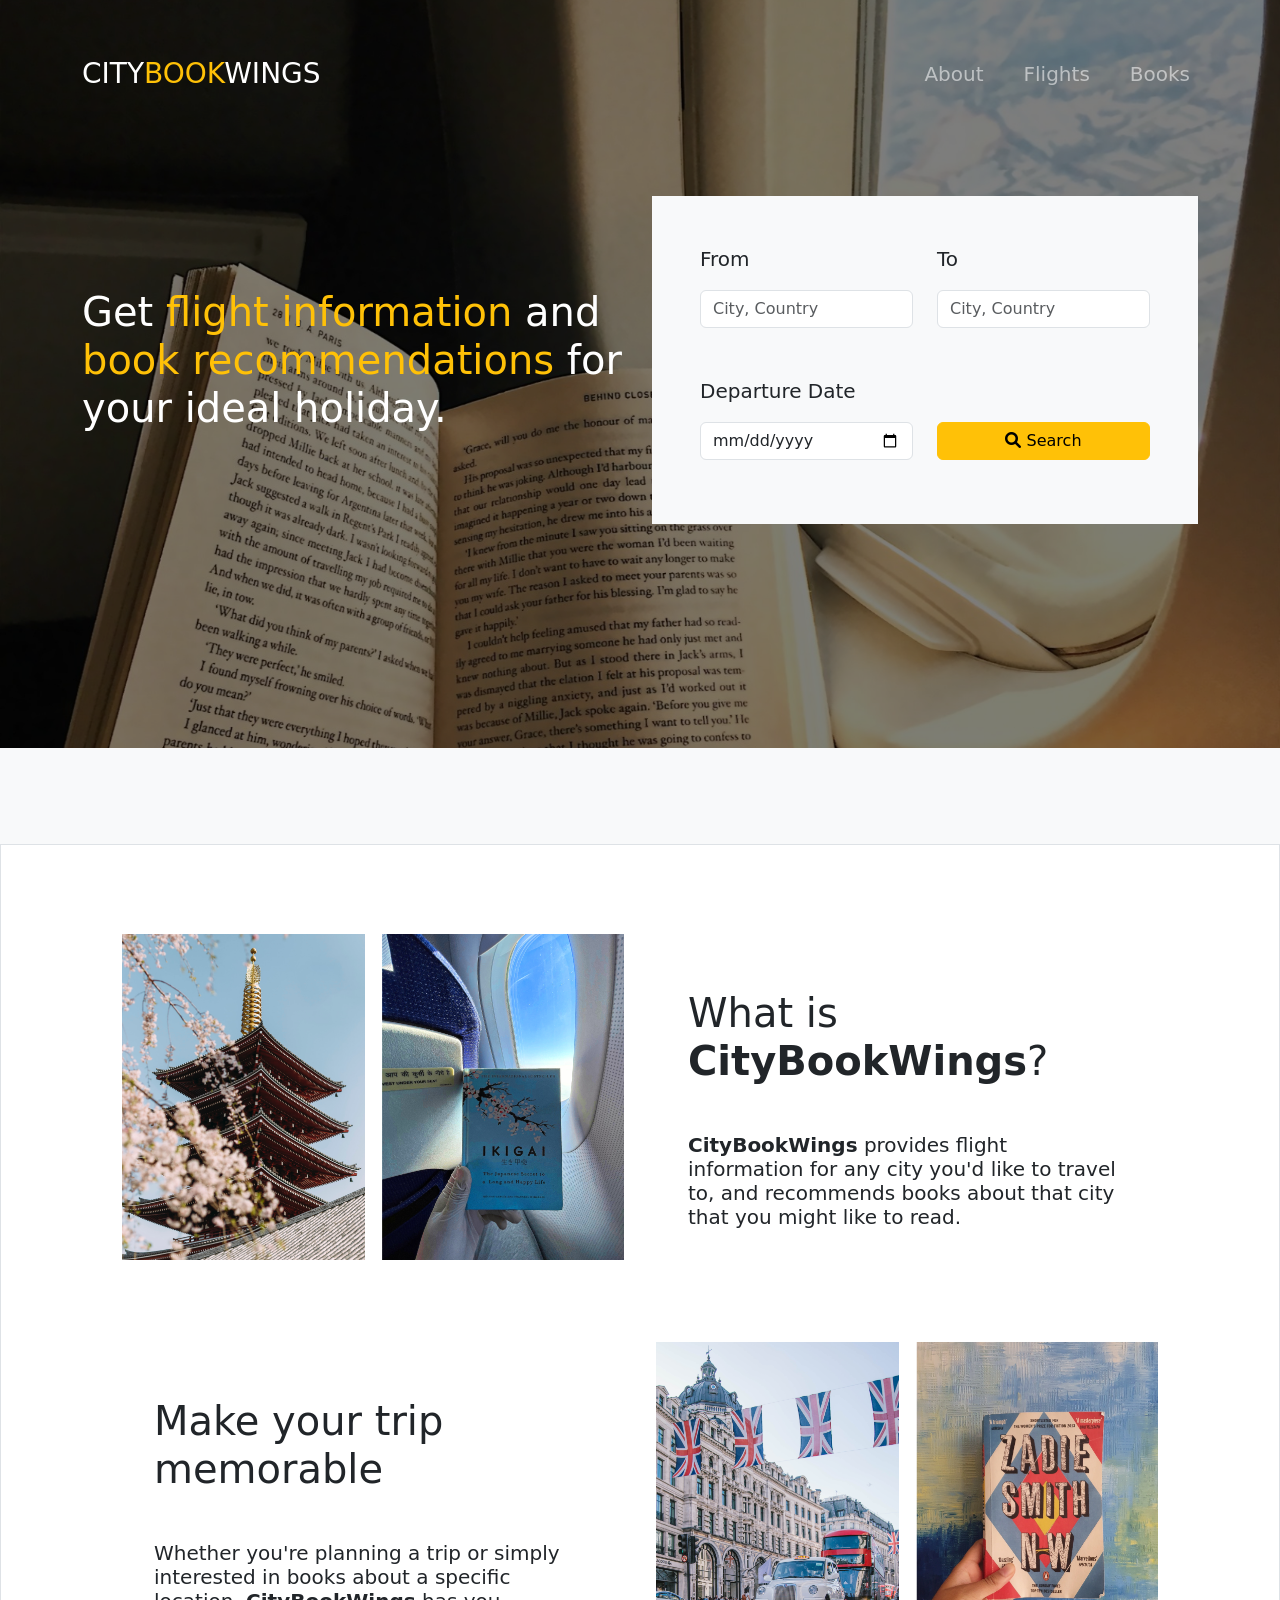
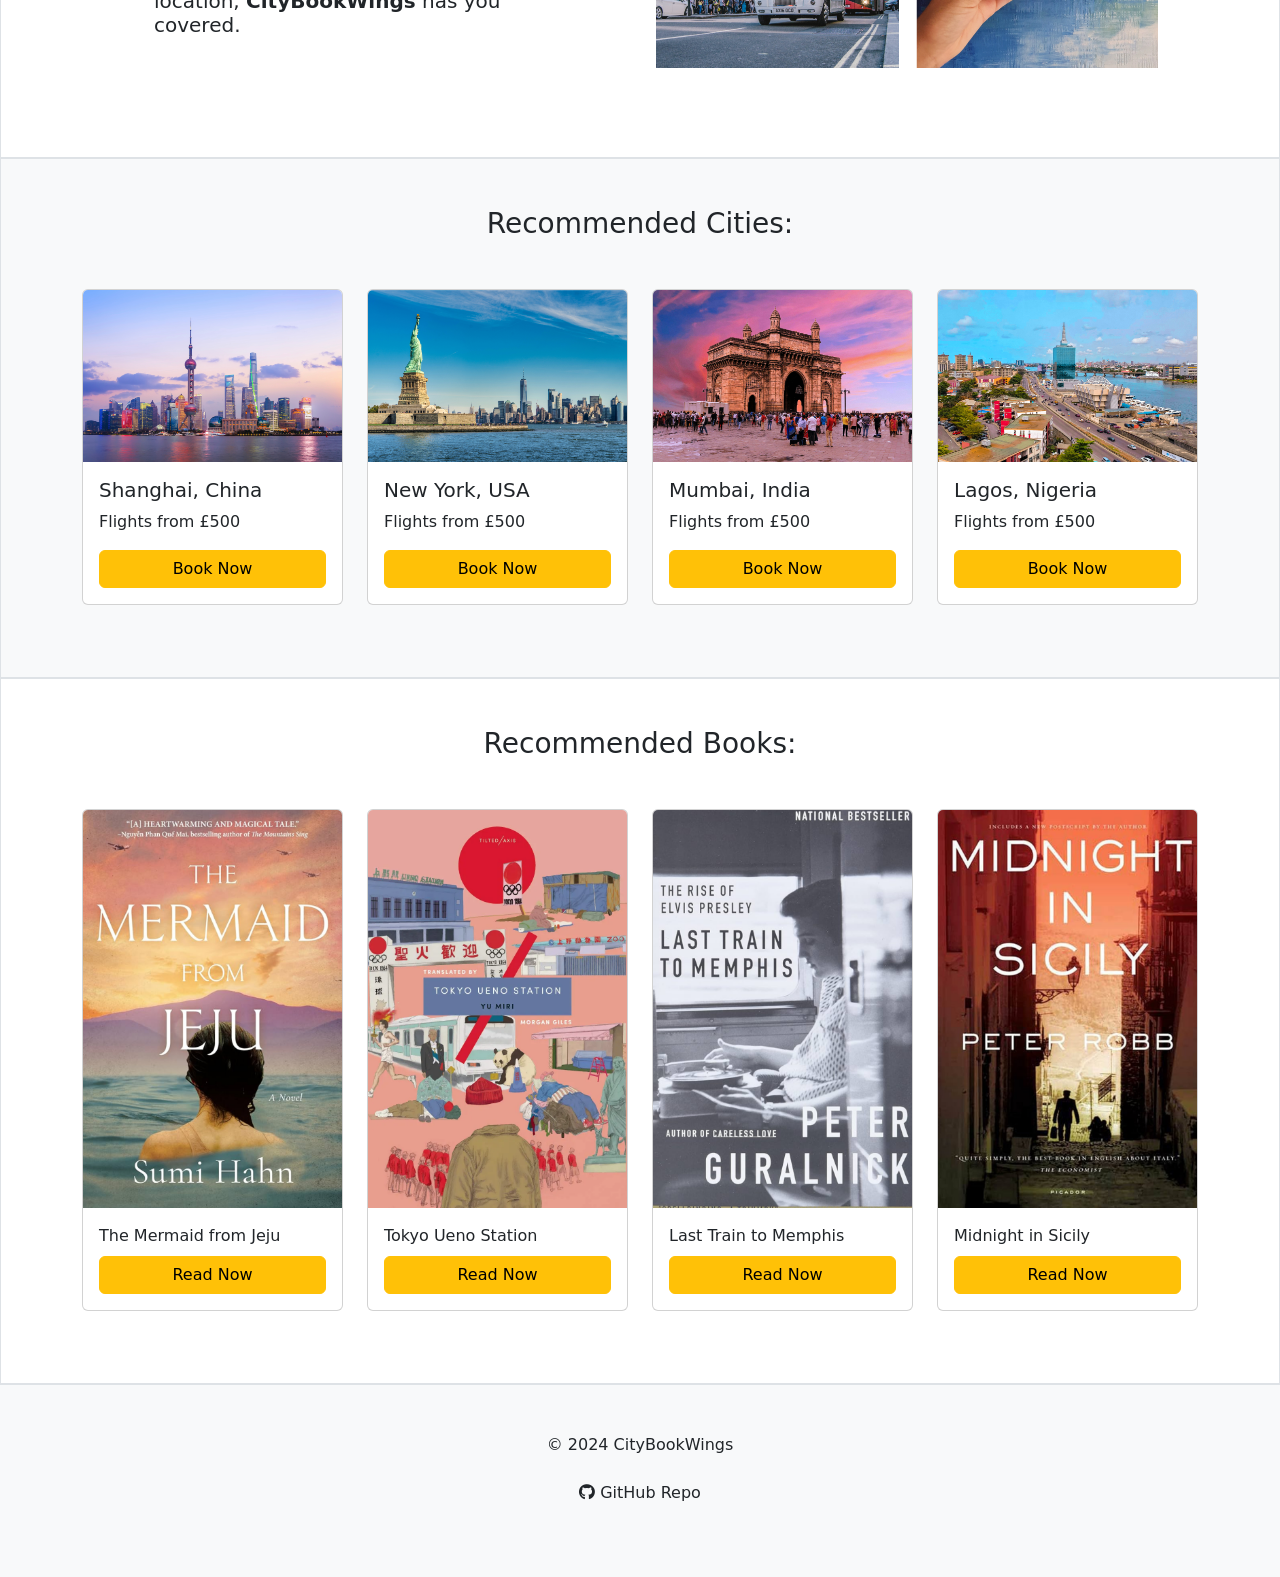
==== index.html @ eab819d2 "- -" ====
<!DOCTYPE html>
<html lang="en">

<head>
	<meta charset="utf-8">
	<meta name="viewport" content="width=device-width, initial-scale=1.0">
	<title>CityBookWings</title>

	<link rel="stylesheet" href="https://cdnjs.cloudflare.com/ajax/libs/font-awesome/6.0.0/css/all.min.css">
	<link href="https://cdn.jsdelivr.net/npm/bootstrap@5.3.2/dist/css/bootstrap.min.css" rel="stylesheet">

</head>

<body class="bg-white" style="overflow-x: hidden;">

	<header>

		<img class="hero-img" src="./assets/images/hero-bibliobrooke-bookaddict247.jpg"
			style="height: 100vh;width: 100vw;	object-fit: cover;filter: brightness(0.5); position: fixed;	top: 0;	left: 0; z-index: -1;">

		<!-- Nav -->
		<nav class="navbar navbar-expand-lg navbar-dark py-5" id="navbar">
			<div class="container">
				<a class="navbar-brand fs-3" href="/">CITY<span class="fw-normal text-warning">BOOK</span>WINGS</a>
				<button class="navbar-toggler" type="button" data-bs-toggle="collapse" data-bs-target="#navbar-menu"
					aria-controls="navbar-menu" aria-expanded="false" aria-label="Toggle navigation">
					<span class="navbar-toggler-icon"></span>
				</button>
				<div class="collapse navbar-collapse" id="navbar-menu">
					<ul class="navbar-nav ms-auto fs-5">
						<li class="nav-item ms-4"><a class="nav-link" href="#about">About</a></li>
						<li class="nav-item ms-4"><a class="nav-link" href="#flights">Flights</a></li>
						<li class="nav-item ms-4"><a class="nav-link" href="#books">Books</a></li>
					</ul>
				</div>
			</div>
		</nav>
		<!-- End of Nav -->

		<!-- Hero Section -->
		<section id="hero" style="min-height: 600px;">
			<div class="container">
				<div class="row">
					<!-- Left column -->
					<div class="col-md-6 my-5 d-flex align-items-center">
						<p class="display-6 text-white my-3">Get <span class="fw-normal text-warning">flight information</span> and
							<span class="fw-normal text-warning">book recommendations</span> for your ideal&nbsp;holiday.
						</p>
					</div>
					<!-- Right column -->
					<div class="col-md-6 my-5">
						<!-- Form -->
						<form class="bg-light p-5">
							<div class="form-group">

								<div class="row">
									<div class="col-md">
										<div class="form-group">
											<label for="locationFrom" class="mb-3 fs-5">From</label>
											<input type="text" class="form-control mb-5" id="locationFrom" placeholder="City, Country"
												required>
										</div>
									</div>
									<div class="col-md">
										<div class="form-group">
											<label for="locationTo" class="mb-3 fs-5">To</label>
											<input type="text" class="form-control mb-5" id="locationTo" placeholder="City, Country" required>
										</div>
									</div>
								</div>

								<div class="row">
									<div class="col-md">
										<div class="form-group">
											<label for="departureDate" class="mb-3 fs-5">Departure Date</label>
											<div class="date-wrap">
												<input type="date" id="departureDate" class="form-control  mb-3" required>
											</div>
										</div>
									</div>

									<div class="col-md">
										<div class="form-group d-flex flex-column">
											<label for="search-button" class="mb-3 text-light fs-5 d-block"> ` </label>
											<a href="#loading" class="btn btn-warning btn-block  mb-3" type="submit"
												onclick="loadingIcon(); getFlights(); getBooks();"><i class="fas fa-search"></i> Search</a>
										</div>
									</div>
								</div>
						</form>
						<!-- End of Form -->

					</div>
				</div>
			</div>
		</section>
		<!-- End of Hero Section -->
	</header>

	<!-- Results from APIS Section -->
	<div id="results" class="bg-light">
		<div class="container">

			<!-- Loading Section -->
			<section id="loading" class="d-none text-center text-danger p-5 bg-light">
				<div class="spinner-border text-center text-danger" role="status">
				</div>
				<p class="fs-4 text-center text-danger">Searching flights and books</p>
			</section>
			<!-- End of Loading Section -->


			<!-- Flight Search Results Section -->
			<section>
				<div id="flightResults" class="pb-5">

					<!-- Flight results will be displayed here -->

				</div>
			</section>
			<!-- End of Flight Search Results Section-->

			<!-- Book Search Results Section -->
			<section>
				<div id="bookResults" class="pb-5">

					<!-- Book results will be displayed here -->

				</div>
			</section>
			<!-- End of Book Search Results Section -->

		</div>
	</div>
	<!-- End of Results from APIS Section -->

	<!-- About Section -->
	<section id="about" class="bg-white border">
		<div class="container p-5">
			<div class="row align-items-center">
				<div class="col-lg-6 info-left p-3">
					<img class="img-fluid" src="./assets/images/about-japan-book.png" alt="Japanese city and book">
				</div>
				<div class="col-lg-6 info-right p-5">
					<h1 class="my-5">What is <strong>CityBookWings</strong>?</h1>
					<h5 class="my-4">
						<strong>CityBookWings</strong> provides flight information for any city you'd like to travel
						to, and recommends books about that city that you might like to read.
					</h5>
				</div>
			</div>
			<div class="row align-items-center">
				<div class="col-lg-6 info-left p-5">
					<h1 class="my-5">Make your trip memorable</h1>
					<h5 class="my-4">
						Whether you're planning a trip or simply interested in books about a specific location,
						<strong>CityBookWings</strong> has you covered.
					</h5>
				</div>
				<div class="col-lg-6 info-right p-3">
					<img class="img-fluid" src="./assets/images/about-uk-book.png" alt="UK city and book">
				</div>
			</div>
		</div>
	</section>
	<!-- End of About Section -->

	<!-- Recommended Cities Section -->
	<section id="flights" class="p-5 bg-light border">
		<h3 class="mb-5 text-center">Recommended Cities:</h3>
		<div class="container mt-5">
			<div class="row">

				<!-- Shanghai Card -->
				<div class="col-md-6 col-lg-3 mb-4">
					<div class="card">
						<img src="./assets/images/flight-china.png" class="card-img-top" alt="Shanghai Image">
						<div class="card-body d-flex flex-column">
							<h5 class="card-title">Shanghai, China</h5>
							<p class="card-text">Flights from £500</p>
							<a href="#" class="btn btn-warning mt-auto">Book Now</a>
						</div>
					</div>
				</div>

				<!-- New York Card -->
				<div class="col-md-6 col-lg-3 mb-4">
					<div class="card">
						<img src="./assets/images/flight-usa.png" class="card-img-top" alt="New York Image">
						<div class="card-body d-flex flex-column">
							<h5 class="card-title">New York, USA</h5>
							<p class="card-text">Flights from £500</p>
							<a href="#" class="btn btn-warning mt-auto">Book Now</a>
						</div>
					</div>
				</div>

				<!-- Mumbai Card -->
				<div class="col-md-6 col-lg-3 mb-4">
					<div class="card">
						<img src="./assets/images/flight-india.png" class="card-img-top" alt="Mumbai Image">
						<div class="card-body d-flex flex-column">
							<h5 class="card-title">Mumbai, India</h5>
							<p class="card-text">Flights from £500</p>
							<a href="#" class="btn btn-warning mt-auto">Book Now</a>
						</div>
					</div>
				</div>

				<!-- Lagos Card -->
				<div class="col-md-6 col-lg-3 mb-4">
					<div class="card">
						<img src="./assets/images/flight-nigeria.png" class="card-img-top" alt="Lagos Image">
						<div class="card-body d-flex flex-column">
							<h5 class="card-title">Lagos, Nigeria</h5>
							<p class="card-text">Flights from £500</p>
							<a href="#" class="btn btn-warning mt-auto">Book Now</a>
						</div>
					</div>
				</div>

			</div>
		</div>
	</section>
	<!-- End of Recommended Cities Section -->

	<!-- Recommended Books Section -->
	<section id="books" class="p-5 bg-white border">
		<h3 class="mb-5 text-center">Recommended Books:</h3>
		<div class="container mt-5">
			<div class="row">

				<!-- South Korea Card -->
				<div class="col-md-6 col-lg-3 mb-4">
					<div class="card h-100">
						<img src="./assets/images/book_mermaid_from_jeju.png" class="card-img-top"
							alt="The_Mermaid_from_Jeju Book Cover">
						<div class="card-body d-flex flex-column">
							<p class="card-title">The Mermaid from Jeju</p>
							<a href="https://openlibrary.org/books/OL30917787M/The_Mermaid_from_Jeju" class="btn btn-warning mt-auto"
								target="_blank">Read Now</a>
						</div>
					</div>
				</div>

				<!-- Japan Card -->
				<div class="col-md-6 col-lg-3 mb-4">
					<div class="card h-100">
						<img src="./assets/images/book_tokyo_ueno_station.png" class="card-img-top"
							alt="Tokyo_Ueno_Station Book Cover">
						<div class="card-body d-flex flex-column">
							<p class="card-title">Tokyo Ueno Station</p>
							<a href="https://openlibrary.org/works/OL21177270W/Tokyo_Ueno_Station" class="btn btn-warning mt-auto"
								target="_blank">Read Now</a>
						</div>
					</div>
				</div>

				<!-- USA Card -->
				<div class="col-md-6 col-lg-3 mb-4">
					<div class="card h-100">
						<img src="./assets/images/book_last_train_to_memphis.png" class="card-img-top"
							alt="Last_Train_to_Memphis Book Cover">
						<div class="card-body d-flex flex-column">
							<p class="card-title">Last Train to Memphis</p>
							<a href="https://openlibrary.org/works/OL1909616W/Last_Train_to_Memphis" class="btn btn-warning mt-auto"
								target="_blank">Read Now</a>
						</div>
					</div>
				</div>

				<!-- Italy Card -->
				<div class="col-md-6 col-lg-3 mb-4">
					<div class="card h-100">
						<img src="./assets/images/book_midnight_in_sicily.png" class="card-img-top"
							alt="Midnight_in_Sicily Book Cover">
						<div class="card-body d-flex flex-column">
							<p class="card-title">Midnight in Sicily</p>
							<a href="https://openlibrary.org/works/OL1968482W/Midnight_in_Sicily" class="btn btn-warning mt-auto"
								target="_blank">Read Now</a>
						</div>
					</div>
				</div>

			</div>
		</div>
	</section>
	<!-- End of Recommended Books Section -->

	<!-- Footer -->
	<footer class="section border-top bg-light">
		<div class="container">
			<div class="row">
				<div class="col-md-12 text-center my-5">
					<p>&copy; 2024 CityBookWings<br>
						<a class="nav-link m-4" href="https://github.com/AoifeEdX/city-book-wings" target="_blank"><i
								class="fab fa-github"></i>
							GitHub Repo</a>
					</p>
				</div>
			</div>
		</div>
	</footer>
	<!-- End of Footer -->

	<!-- Bootstrap JS and dependencies -->
	<script src="https://cdn.jsdelivr.net/npm/bootstrap@5.3.2/dist/js/bootstrap.bundle.min.js"></script>

	<script src="./assets/js/loading.js"></script>
	<script src="./assets/js/flights.js"></script>
	<script src="./assets/js/books.js"></script>


</body>

</html>
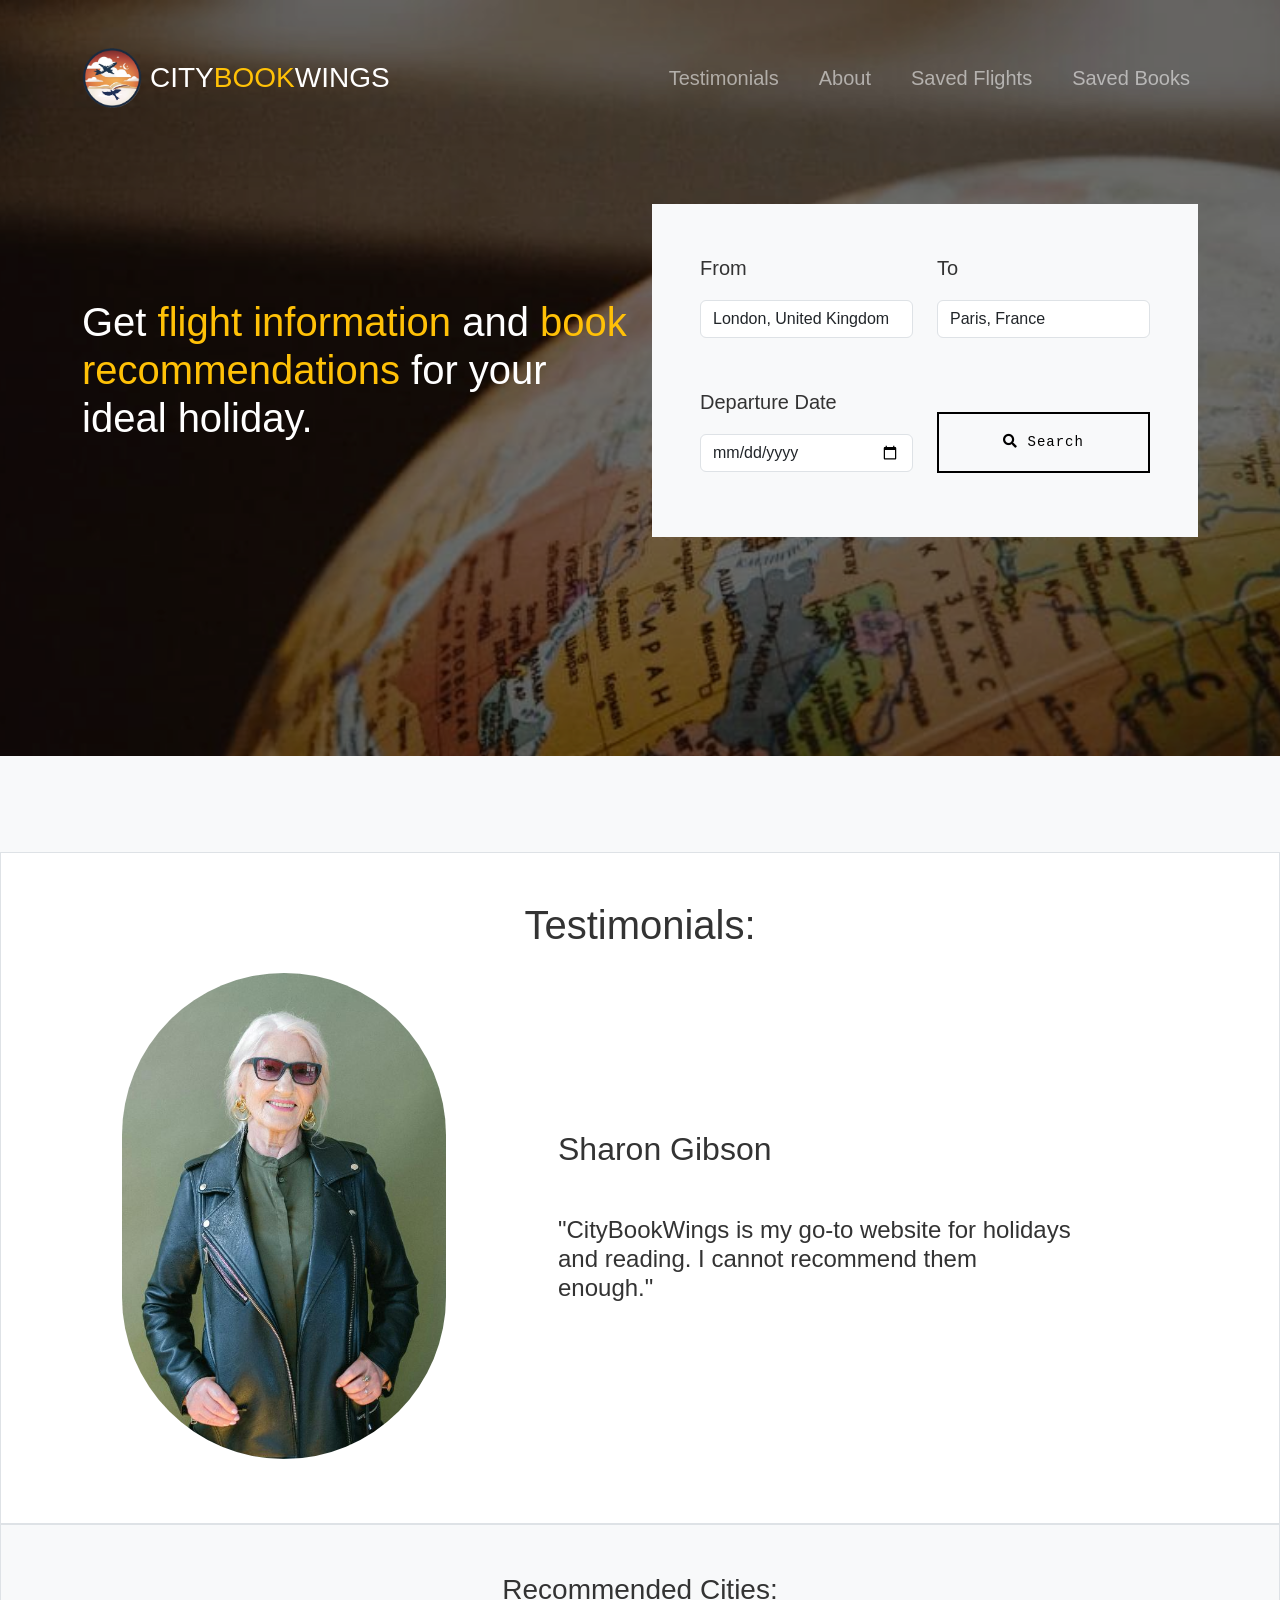
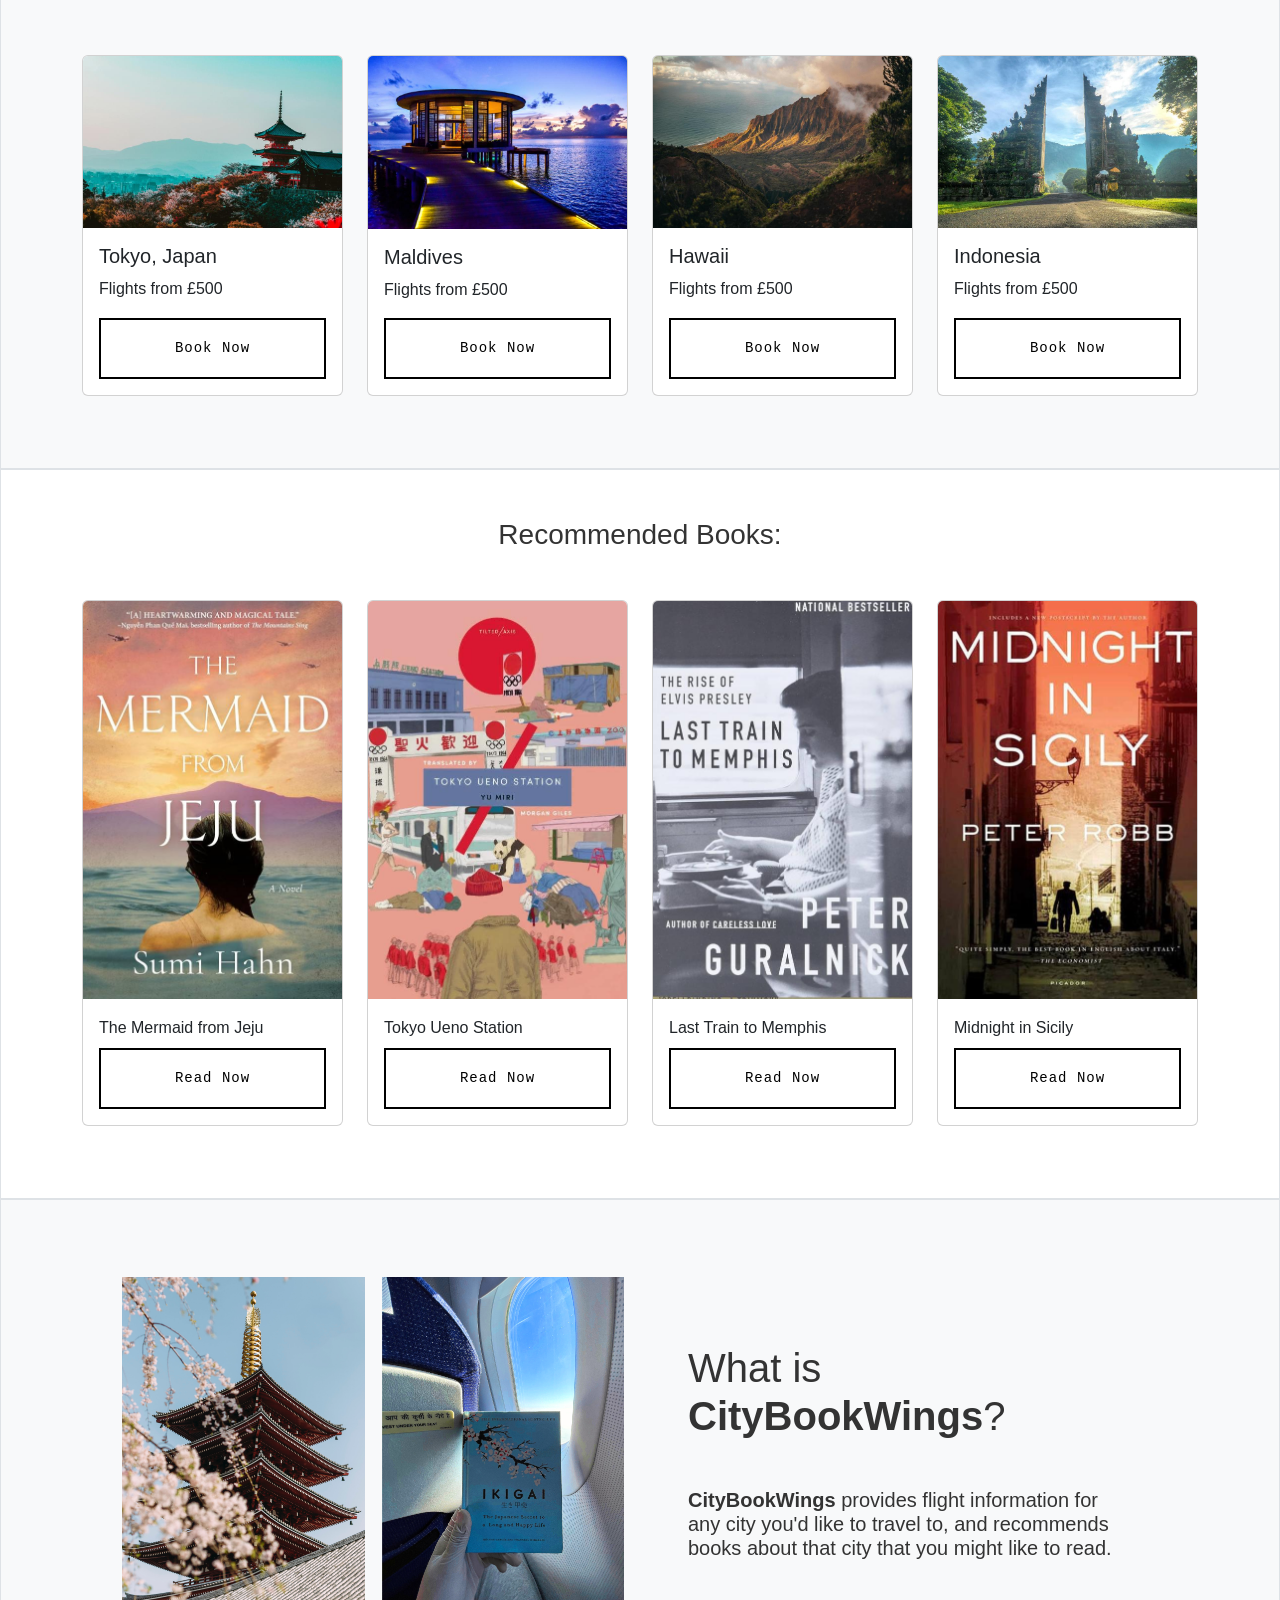
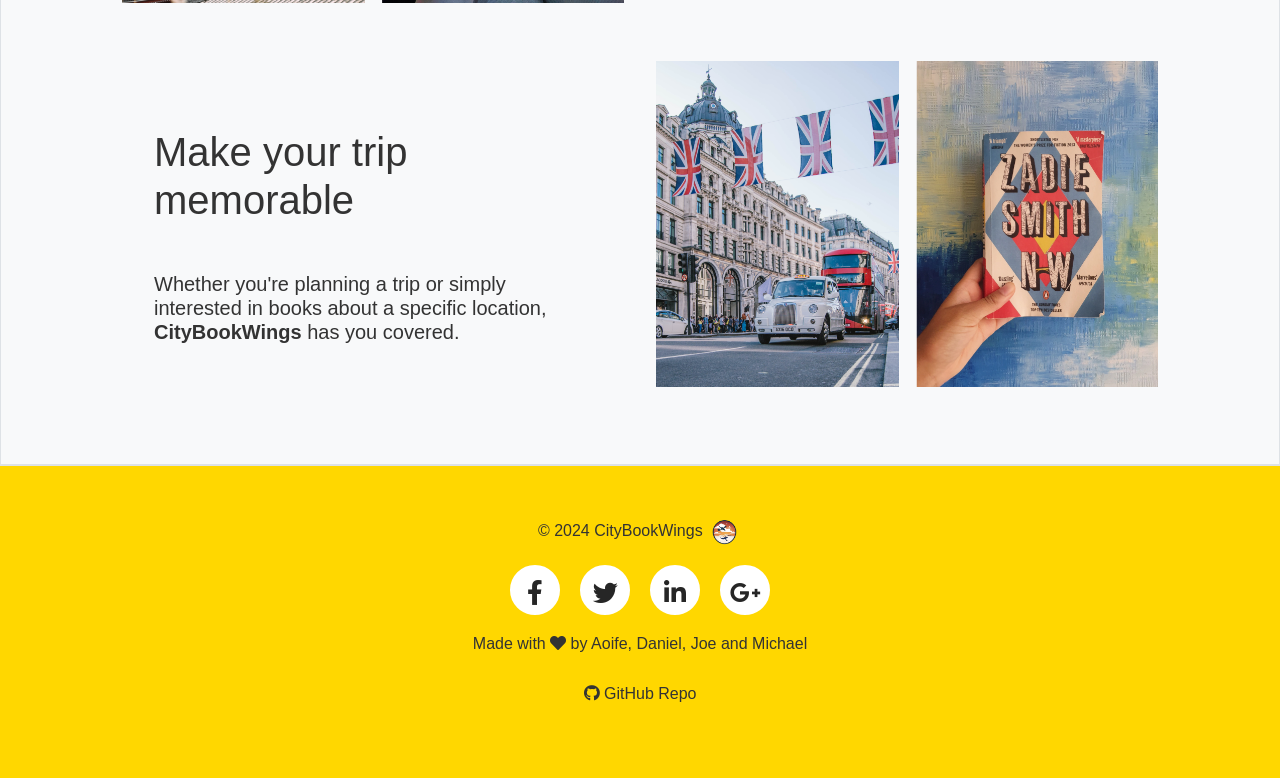
==== commit d4ca6a68: "localStorage" ====
--- a/index.html
+++ b/index.html
@@ -1,316 +1,414 @@
-<!DOCTYPE html>
-<html lang="en">
-
-<head>
-	<meta charset="utf-8">
-	<meta name="viewport" content="width=device-width, initial-scale=1.0">
-	<title>CityBookWings</title>
-
-	<link rel="stylesheet" href="https://cdnjs.cloudflare.com/ajax/libs/font-awesome/6.0.0/css/all.min.css">
-	<link href="https://cdn.jsdelivr.net/npm/bootstrap@5.3.2/dist/css/bootstrap.min.css" rel="stylesheet">
-
-</head>
-
-<body class="bg-white" style="overflow-x: hidden;">
-
-	<header>
-
-		<img class="hero-img" src="./assets/images/hero-bibliobrooke-bookaddict247.jpg"
-			style="height: 100vh;width: 100vw;	object-fit: cover;filter: brightness(0.5); position: fixed;	top: 0;	left: 0; z-index: -1;">
-
-		<!-- Nav -->
-		<nav class="navbar navbar-expand-lg navbar-dark py-5" id="navbar">
-			<div class="container">
-				<a class="navbar-brand fs-3" href="/">CITY<span class="fw-normal text-warning">BOOK</span>WINGS</a>
-				<button class="navbar-toggler" type="button" data-bs-toggle="collapse" data-bs-target="#navbar-menu"
-					aria-controls="navbar-menu" aria-expanded="false" aria-label="Toggle navigation">
-					<span class="navbar-toggler-icon"></span>
-				</button>
-				<div class="collapse navbar-collapse" id="navbar-menu">
-					<ul class="navbar-nav ms-auto fs-5">
-						<li class="nav-item ms-4"><a class="nav-link" href="#about">About</a></li>
-						<li class="nav-item ms-4"><a class="nav-link" href="#flights">Flights</a></li>
-						<li class="nav-item ms-4"><a class="nav-link" href="#books">Books</a></li>
-					</ul>
-				</div>
-			</div>
-		</nav>
-		<!-- End of Nav -->
-
-		<!-- Hero Section -->
-		<section id="hero" style="min-height: 600px;">
-			<div class="container">
-				<div class="row">
-					<!-- Left column -->
-					<div class="col-md-6 my-5 d-flex align-items-center">
-						<p class="display-6 text-white my-3">Get <span class="fw-normal text-warning">flight information</span> and
-							<span class="fw-normal text-warning">book recommendations</span> for your ideal&nbsp;holiday.
-						</p>
-					</div>
-					<!-- Right column -->
-					<div class="col-md-6 my-5">
-						<!-- Form -->
-						<form class="bg-light p-5">
-							<div class="form-group">
-
-								<div class="row">
-									<div class="col-md">
-										<div class="form-group">
-											<label for="locationFrom" class="mb-3 fs-5">From</label>
-											<input type="text" class="form-control mb-5" id="locationFrom" placeholder="City, Country"
-												required>
-										</div>
-									</div>
-									<div class="col-md">
-										<div class="form-group">
-											<label for="locationTo" class="mb-3 fs-5">To</label>
-											<input type="text" class="form-control mb-5" id="locationTo" placeholder="City, Country" required>
-										</div>
-									</div>
-								</div>
-
-								<div class="row">
-									<div class="col-md">
-										<div class="form-group">
-											<label for="departureDate" class="mb-3 fs-5">Departure Date</label>
-											<div class="date-wrap">
-												<input type="date" id="departureDate" class="form-control  mb-3" required>
-											</div>
-										</div>
-									</div>
-
-									<div class="col-md">
-										<div class="form-group d-flex flex-column">
-											<label for="search-button" class="mb-3 text-light fs-5 d-block"> ` </label>
-											<a href="#loading" class="btn btn-warning btn-block  mb-3" type="submit"
-												onclick="loadingIcon(); getFlights(); getBooks();"><i class="fas fa-search"></i> Search</a>
-										</div>
-									</div>
-								</div>
-						</form>
-						<!-- End of Form -->
-
-					</div>
-				</div>
-			</div>
-		</section>
-		<!-- End of Hero Section -->
-	</header>
-
-	<!-- Results from APIS Section -->
-	<div id="results" class="bg-light">
-		<div class="container">
-
-			<!-- Loading Section -->
-			<section id="loading" class="d-none text-center text-danger p-5 bg-light">
-				<div class="spinner-border text-center text-danger" role="status">
-				</div>
-				<p class="fs-4 text-center text-danger">Searching flights and books</p>
-			</section>
-			<!-- End of Loading Section -->
-
-
-			<!-- Flight Search Results Section -->
-			<section>
-				<div id="flightResults" class="pb-5">
-
-					<!-- Flight results will be displayed here -->
-
-				</div>
-			</section>
-			<!-- End of Flight Search Results Section-->
-
-			<!-- Book Search Results Section -->
-			<section>
-				<div id="bookResults" class="pb-5">
-
-					<!-- Book results will be displayed here -->
-
-				</div>
-			</section>
-			<!-- End of Book Search Results Section -->
-
-		</div>
-	</div>
-	<!-- End of Results from APIS Section -->
-
-	<!-- About Section -->
-	<section id="about" class="bg-white border">
-		<div class="container p-5">
-			<div class="row align-items-center">
-				<div class="col-lg-6 info-left p-3">
-					<img class="img-fluid" src="./assets/images/about-japan-book.png" alt="Japanese city and book">
-				</div>
-				<div class="col-lg-6 info-right p-5">
-					<h1 class="my-5">What is <strong>CityBookWings</strong>?</h1>
-					<h5 class="my-4">
-						<strong>CityBookWings</strong> provides flight information for any city you'd like to travel
-						to, and recommends books about that city that you might like to read.
-					</h5>
-				</div>
-			</div>
-			<div class="row align-items-center">
-				<div class="col-lg-6 info-left p-5">
-					<h1 class="my-5">Make your trip memorable</h1>
-					<h5 class="my-4">
-						Whether you're planning a trip or simply interested in books about a specific location,
-						<strong>CityBookWings</strong> has you covered.
-					</h5>
-				</div>
-				<div class="col-lg-6 info-right p-3">
-					<img class="img-fluid" src="./assets/images/about-uk-book.png" alt="UK city and book">
-				</div>
-			</div>
-		</div>
-	</section>
-	<!-- End of About Section -->
-
-	<!-- Recommended Cities Section -->
-	<section id="flights" class="p-5 bg-light border">
-		<h3 class="mb-5 text-center">Recommended Cities:</h3>
-		<div class="container mt-5">
-			<div class="row">
-
-				<!-- Shanghai Card -->
-				<div class="col-md-6 col-lg-3 mb-4">
-					<div class="card">
-						<img src="./assets/images/flight-china.png" class="card-img-top" alt="Shanghai Image">
-						<div class="card-body d-flex flex-column">
-							<h5 class="card-title">Shanghai, China</h5>
-							<p class="card-text">Flights from £500</p>
-							<a href="#" class="btn btn-warning mt-auto">Book Now</a>
-						</div>
-					</div>
-				</div>
-
-				<!-- New York Card -->
-				<div class="col-md-6 col-lg-3 mb-4">
-					<div class="card">
-						<img src="./assets/images/flight-usa.png" class="card-img-top" alt="New York Image">
-						<div class="card-body d-flex flex-column">
-							<h5 class="card-title">New York, USA</h5>
-							<p class="card-text">Flights from £500</p>
-							<a href="#" class="btn btn-warning mt-auto">Book Now</a>
-						</div>
-					</div>
-				</div>
-
-				<!-- Mumbai Card -->
-				<div class="col-md-6 col-lg-3 mb-4">
-					<div class="card">
-						<img src="./assets/images/flight-india.png" class="card-img-top" alt="Mumbai Image">
-						<div class="card-body d-flex flex-column">
-							<h5 class="card-title">Mumbai, India</h5>
-							<p class="card-text">Flights from £500</p>
-							<a href="#" class="btn btn-warning mt-auto">Book Now</a>
-						</div>
-					</div>
-				</div>
-
-				<!-- Lagos Card -->
-				<div class="col-md-6 col-lg-3 mb-4">
-					<div class="card">
-						<img src="./assets/images/flight-nigeria.png" class="card-img-top" alt="Lagos Image">
-						<div class="card-body d-flex flex-column">
-							<h5 class="card-title">Lagos, Nigeria</h5>
-							<p class="card-text">Flights from £500</p>
-							<a href="#" class="btn btn-warning mt-auto">Book Now</a>
-						</div>
-					</div>
-				</div>
-
-			</div>
-		</div>
-	</section>
-	<!-- End of Recommended Cities Section -->
-
-	<!-- Recommended Books Section -->
-	<section id="books" class="p-5 bg-white border">
-		<h3 class="mb-5 text-center">Recommended Books:</h3>
-		<div class="container mt-5">
-			<div class="row">
-
-				<!-- South Korea Card -->
-				<div class="col-md-6 col-lg-3 mb-4">
-					<div class="card h-100">
-						<img src="./assets/images/book_mermaid_from_jeju.png" class="card-img-top"
-							alt="The_Mermaid_from_Jeju Book Cover">
-						<div class="card-body d-flex flex-column">
-							<p class="card-title">The Mermaid from Jeju</p>
-							<a href="https://openlibrary.org/books/OL30917787M/The_Mermaid_from_Jeju" class="btn btn-warning mt-auto"
-								target="_blank">Read Now</a>
-						</div>
-					</div>
-				</div>
-
-				<!-- Japan Card -->
-				<div class="col-md-6 col-lg-3 mb-4">
-					<div class="card h-100">
-						<img src="./assets/images/book_tokyo_ueno_station.png" class="card-img-top"
-							alt="Tokyo_Ueno_Station Book Cover">
-						<div class="card-body d-flex flex-column">
-							<p class="card-title">Tokyo Ueno Station</p>
-							<a href="https://openlibrary.org/works/OL21177270W/Tokyo_Ueno_Station" class="btn btn-warning mt-auto"
-								target="_blank">Read Now</a>
-						</div>
-					</div>
-				</div>
-
-				<!-- USA Card -->
-				<div class="col-md-6 col-lg-3 mb-4">
-					<div class="card h-100">
-						<img src="./assets/images/book_last_train_to_memphis.png" class="card-img-top"
-							alt="Last_Train_to_Memphis Book Cover">
-						<div class="card-body d-flex flex-column">
-							<p class="card-title">Last Train to Memphis</p>
-							<a href="https://openlibrary.org/works/OL1909616W/Last_Train_to_Memphis" class="btn btn-warning mt-auto"
-								target="_blank">Read Now</a>
-						</div>
-					</div>
-				</div>
-
-				<!-- Italy Card -->
-				<div class="col-md-6 col-lg-3 mb-4">
-					<div class="card h-100">
-						<img src="./assets/images/book_midnight_in_sicily.png" class="card-img-top"
-							alt="Midnight_in_Sicily Book Cover">
-						<div class="card-body d-flex flex-column">
-							<p class="card-title">Midnight in Sicily</p>
-							<a href="https://openlibrary.org/works/OL1968482W/Midnight_in_Sicily" class="btn btn-warning mt-auto"
-								target="_blank">Read Now</a>
-						</div>
-					</div>
-				</div>
-
-			</div>
-		</div>
-	</section>
-	<!-- End of Recommended Books Section -->
-
-	<!-- Footer -->
-	<footer class="section border-top bg-light">
-		<div class="container">
-			<div class="row">
-				<div class="col-md-12 text-center my-5">
-					<p>&copy; 2024 CityBookWings<br>
-						<a class="nav-link m-4" href="https://github.com/AoifeEdX/city-book-wings" target="_blank"><i
-								class="fab fa-github"></i>
-							GitHub Repo</a>
-					</p>
-				</div>
-			</div>
-		</div>
-	</footer>
-	<!-- End of Footer -->
-
-	<!-- Bootstrap JS and dependencies -->
-	<script src="https://cdn.jsdelivr.net/npm/bootstrap@5.3.2/dist/js/bootstrap.bundle.min.js"></script>
-
-	<script src="./assets/js/loading.js"></script>
-	<script src="./assets/js/flights.js"></script>
-	<script src="./assets/js/books.js"></script>
-
-
-</body>
-
+<!DOCTYPE html>
+<html lang="en">
+
+<head>
+	<meta charset="utf-8">
+	<meta name="viewport" content="width=device-width, initial-scale=1.0">
+	<title>CityBookWings</title>
+	<link rel="stylesheet" href="https://use.fontawesome.com/releases/v5.6.3/css/all.css"
+		integrity="sha384-UHRtZLI+pbxtHCWp1t77Bi1L4ZtiqrqD80Kn4Z8NTSRyMA2Fd33n5dQ8lWUE00s/" crossorigin="anonymous">
+	<link href="https://cdn.jsdelivr.net/npm/bootstrap@5.3.2/dist/css/bootstrap.min.css" rel="stylesheet">
+	<link rel="icon" type="image/x-icon" href="./assets/images/favicon.ico">
+	<link rel="stylesheet" href="./assets/css/style.css">
+</head>
+
+<body class="bg-white" style="overflow-x: hidden;">
+
+	<header>
+
+		<img class="hero-img" src="./assets/images/holiday-globe.jpg"
+			style="height: 100vh;width: 100vw;	object-fit: cover;filter: brightness(0.5); position: fixed;	top: 0;	left: 0; z-index: -1;">
+
+		<!-- Nav -->
+		<nav class="navbar navbar-expand-lg navbar-dark py-5 sticky" id="navbar">
+			<div class="container" id="stickynav">
+				<img src="./assets/images/Citybookwingslogo-cropped.png" width="60" height="60" alt="CityBookWings logo"
+					class="me-2">
+				<a class="navbar-brand fs-3" href="index.html">CITY<span class="fw-normal text-warning">BOOK</span>WINGS</a>
+				<button class="navbar-toggler" type="button" data-bs-toggle="collapse" data-bs-target="#navbar-menu"
+					aria-controls="navbar-menu" aria-expanded="false" aria-label="Toggle navigation">
+					<span class="navbar-toggler-icon"></span>
+				</button>
+				<div class="collapse navbar-collapse" id="navbar-menu">
+					<ul class="navbar-nav ms-auto fs-5 text-end">
+						<li class="nav-item ms-4"><a class="nav-link no-style" href="#testimonials">Testimonials</a>
+						<li class="nav-item ms-4"><a class="nav-link no-style" href="#about">About</a></li>
+						<li class="nav-item ms-4"><a class="nav-link no-style" href="saved_flights.html">Saved Flights</a></li>    
+						<li class="nav-item ms-4"><a class="nav-link no-style" href="saved_books.html">Saved Books</a></li>      
+						</li>
+					</ul>
+				</div>
+			</div>
+		</nav>
+		<!-- End of Nav -->
+
+		<!-- Hero Section -->
+		<section id="hero" style="min-height: 600px;">
+			<div class="container">
+				<div class="row">
+					<!-- Left column -->
+					<div class="col-md-6 my-5 d-flex align-items-center">
+						<p class="display-6 text-white my-3">Get <span class="fw-normal text-warning">flight
+								information</span> and
+							<span class="fw-normal text-warning">book recommendations</span> for your
+							ideal&nbsp;holiday.
+						</p>
+					</div>
+					<!-- Right column -->
+					<div class="col-md-6 my-5">
+						<!-- Form -->
+						<form class="bg-light p-5">
+							<div class="form-group">
+
+								<div class="row">
+									<div class="col-md">
+										<div class="form-group">
+											<label for="locationFrom" class="mb-3 fs-5">From</label>
+											<select class="form-control mb-5" id="locationFrom" required></select>
+										</div>
+									</div>
+
+									<div class="col-md">
+										<div class="form-group">
+											<label for="locationTo" class="mb-3 fs-5">To</label>
+											<select class="form-control mb-5" id="locationTo" required></select>
+										</div>
+									</div>
+								</div>
+
+								<div class="row">
+									<div class="col-md">
+										<div class="form-group">
+											<label for="departureDate" class="mb-3 fs-5">Departure Date</label>
+											<div class="date-wrap">
+												<input type="date" id="departureDate" class="form-control  mb-3" required>
+											</div>
+										</div>
+									</div>
+
+									<div class="col-md">
+										<div class="form-group d-flex flex-column">
+											<label for="search-button" class="text-light d-block"> ` </label>
+											<a href="#loading" class="btn button_slide slide_down btn-block  mb-3" type="submit"
+												onclick="loadingIcon(); getFlights(); getBooks();"><i
+													class="fas fa-search"></i>
+												Search</a>
+										</div>
+									</div>
+								</div>
+						</form>
+						<!-- End of Form -->
+
+					</div>
+				</div>
+			</div>
+		</section>
+		<!-- End of Hero Section -->
+	</header>
+
+	<!-- Results from APIS Section -->
+	<div id="results" class="bg-light">
+		<div class="container">
+
+			<!-- Loading Section -->
+			<section id="loading" class="d-none text-center text-danger p-5 bg-light">
+				<div class="spinner-border text-center text-danger" role="status">
+				</div>
+				<p class="fs-4 text-center text-danger">Searching flights and books</p>
+			</section>
+			<!-- End of Loading Section -->
+
+
+			<!-- Flight Search Results Section -->
+			<section>
+				<div id="flightResults" class="pb-5">
+
+					<!-- Flight results will be displayed here -->
+
+				</div>
+			</section>
+			<!-- End of Flight Search Results Section-->
+
+			<!-- Book Search Results Section -->
+			<section>
+				<div id="bookResults" class="pb-5">
+
+					<!-- Book results will be displayed here -->
+
+				</div>
+			</section>
+			<!-- End of Book Search Results Section -->
+
+		</div>
+	</div>
+	<!-- End of Results from APIS Section -->
+
+	<!-- Testimonial Section -->
+	<section id="testimonials" class="bg-white border">
+		<div class="container p-5">
+			<h1 class="text-center">Testimonials:</h1>
+			<div class="row align-items-center">
+				<div class="col-md-4 info-left p-3 text-center"> <!-- Added 'text-center' class here -->
+					<!-- Image Slideshow -->
+					<div class="slideshow-container">
+
+						<!-- First Testimonial -->
+						<div class="mySlides active">
+							<img class="img-fluid testimonial-img rounded-pill" src="./assets/images/testimonial.jpg" alt="Testimonial">
+						</div>
+
+						<!-- Second Testimonial -->
+						<div class="mySlides active">
+							<img class="img-fluid testimonial-img rounded-pill" src="./assets/images/testimonial2.jpg" alt="Testimonial2">
+						</div>
+
+						<!-- Third Testimonial -->
+						<div class="mySlides active">
+							<img class="img-fluid testimonial-img rounded-pill" src="./assets/images/testimonial3.jpg" alt="Testimonial3">
+						</div>
+					</div>
+				</div>
+				<!-- End of image slideshow -->
+
+				<!-- Testimonial Text Slideshow -->
+				<div class="col-md-8 info-right p-5">
+					<!-- Sharon Gibson testimonial -->
+					<div class="slideshow-text-container">
+						<div class="mySlidesText active">
+							<h2 class="m-5">Sharon Gibson</h2>
+							<h4 class="m-5">
+								"CityBookWings is my go-to website for holidays and reading. I cannot recommend them enough."
+							</h4>
+						</div>
+					</div>
+
+					<!-- Betty Collins testimonial -->
+					<div class="slideshow-text-container">
+						<div class="mySlidesText active">
+							<h2 class="m-5">Betty Collins</h2>
+							<h4 class="m-5">
+								"I absolutely love CityBookWings, whether I travel or not I love using it to find amazing destinations
+								for great prices or just to find a great book."
+							</h4>
+						</div>
+					</div>
+
+					<!-- Katy Smith testimonial -->
+					<div class="slideshow-text-container">
+						<div class="mySlidesText active">
+							<h2 class="m-5">Katy Smith</h2>
+							<h4 class="m-5">
+								"I travel all the time and I also love reading while I wait in the airport or while on a plane. I found
+								it difficult to find new books, but with CityBookWings now I know I can find a good book every time I
+								travel.
+							</h4>
+						</div>
+					</div>
+				</div>
+			</div>
+			<!-- End of text slideshow -->
+		</div>
+	</section>
+	<!-- End of Testimonial Section -->
+
+	<!-- Recommended Cities Section -->
+	<section id="cities" class="p-5 bg-light border">
+		<h3 class="mb-5 text-center">Recommended Cities:</h3>
+		<div class="container mt-5">
+			<div class="row">
+
+				<!-- Tokyo Card -->
+				<div class="col-md-6 col-lg-3 mb-4">
+					<div class="card">
+						<img src="./assets/images/japanholiday.jpg" class="card-img-top" alt="Japan Image" id="e4bk">
+						<div class="card-body d-flex flex-column">
+							<h5 class="card-title">Tokyo, Japan</h5>
+							<p class="card-text text4 e4 middle">Flights from £500</p>
+							<a href="#" class="btn mt-auto button_slide slide_down">Book Now</a>
+						</div>
+					</div>
+				</div>
+
+				<!-- Maldives Card -->
+				<div class="col-md-6 col-lg-3 mb-4">
+					<div class="card" id="destinationcard">
+						<img src="./assets/images/maldives.jpg" class="card-img-top" alt="Maldives Image">
+						<div class="card-body d-flex flex-column">
+							<h5 class="card-title">Maldives</h5>
+							<p class="card-text">Flights from £500</p>
+							<a href="#" class="btn mt-auto button_slide slide_down">Book Now</a>
+						</div>
+					</div>
+				</div>
+
+				<!-- Hawaii Card -->
+				<div class="col-md-6 col-lg-3 mb-4">
+					<div class="card" id="destinationcard">
+						<img src="./assets/images/hawaii.jpg" class="card-img-top" alt="Hawaii Image">
+						<div class="card-body d-flex flex-column">
+							<h5 class="card-title">Hawaii</h5>
+							<p class="card-text">Flights from £500</p>
+							<a href="#" class="btn mt-auto button_slide slide_down">Book Now</a>
+						</div>
+					</div>
+				</div>
+
+				<!-- Indonesia Card -->
+				<div class="col-md-6 col-lg-3 mb-4">
+					<div class="card" id="destinationcard">
+						<img src="./assets/images/indonesia.jpg" class="card-img-top" alt="Indonesia Image">
+						<div class="card-body d-flex flex-column">
+							<h5 class="card-title">Indonesia</h5>
+							<p class="card-text">Flights from £500</p>
+							<a href="#" class="btn mt-auto button_slide slide_down">Book Now</a>
+						</div>
+					</div>
+				</div>
+
+			</div>
+		</div>
+	</section>
+	<!-- End of Recommended Cities Section -->
+
+	<!-- Recommended Books Section -->
+	<section id="books" class="p-5 bg-white border">
+		<h3 class="mb-5 text-center">Recommended Books:</h3>
+		<div class="container mt-5">
+			<div class="row">
+
+				<!-- South Korea Card -->
+				<div class="col-md-6 col-lg-3 mb-4">
+					<div class="card h-100">
+						<img src="./assets/images/book_mermaid_from_jeju.jpg" class="card-img-top"
+							alt="The_Mermaid_from_Jeju Book Cover">
+						<div class="card-body d-flex flex-column">
+							<p class="card-title">The Mermaid from Jeju</p>
+							<a href="https://openlibrary.org/books/OL30917787M/The_Mermaid_from_Jeju"
+								class="btn mt-auto button_slide slide_down" target="_blank">Read Now</a>
+						</div>
+					</div>
+				</div>
+
+				<!-- Japan Card -->
+				<div class="col-md-6 col-lg-3 mb-4">
+					<div class="card h-100">
+						<img src="./assets/images/book_tokyo_ueno_station.jpg" class="card-img-top"
+							alt="Tokyo_Ueno_Station Book Cover">
+						<div class="card-body d-flex flex-column">
+							<p class="card-title">Tokyo Ueno Station</p>
+							<a href="https://openlibrary.org/works/OL21177270W/Tokyo_Ueno_Station"
+								class="btn mt-auto button_slide slide_down" target="_blank">Read Now</a>
+						</div>
+					</div>
+				</div>
+
+				<!-- USA Card -->
+				<div class="col-md-6 col-lg-3 mb-4">
+					<div class="card h-100">
+						<img src="./assets/images/book_last_train_to_memphis.jpg" class="card-img-top"
+							alt="Last_Train_to_Memphis Book Cover">
+						<div class="card-body d-flex flex-column">
+							<p class="card-title">Last Train to Memphis</p>
+							<a href="https://openlibrary.org/works/OL1909616W/Last_Train_to_Memphis"
+								class="btn mt-auto button_slide slide_down" target="_blank">Read Now</a>
+						</div>
+					</div>
+				</div>
+
+				<!-- Italy Card -->
+				<div class="col-md-6 col-lg-3 mb-4">
+					<div class="card h-100">
+						<img src="./assets/images/book_midnight_in_sicily.jpg" class="card-img-top"
+							alt="Midnight_in_Sicily Book Cover">
+						<div class="card-body d-flex flex-column">
+							<p class="card-title">Midnight in Sicily</p>
+							<a href="https://openlibrary.org/works/OL1968482W/Midnight_in_Sicily"
+								class="btn mt-auto button_slide slide_down" target="_blank">Read Now</a>
+						</div>
+					</div>
+				</div>
+
+			</div>
+		</div>
+	</section>
+	<!-- End of Recommended Books Section -->
+
+	<!-- About Section -->
+	<section id="about" class="bg-light border">
+		<div class="container p-5">
+			<div class="row align-items-center">
+				<div class="col-lg-6 info-left p-3">
+					<img class="img-fluid" src="./assets/images/about-japan-book.png" alt="Japanese city and book">
+				</div>
+				<div class="col-lg-6 info-right p-5">
+					<h1 class="my-5">What is <strong>CityBookWings</strong>?</h1>
+					<h5 class="my-4">
+						<strong>CityBookWings</strong> provides flight information for any city you'd like to travel
+						to, and recommends books about that city that you might like to read.
+					</h5>
+				</div>
+			</div>
+			<div class="row align-items-center">
+				<div class="col-lg-6 info-left p-5">
+					<h1 class="my-5">Make your trip memorable</h1>
+					<h5 class="my-4">
+						Whether you're planning a trip or simply interested in books about a specific location,
+						<strong>CityBookWings</strong> has you covered.
+					</h5>
+				</div>
+				<div class="col-lg-6 info-right p-3">
+					<img class="img-fluid" src="./assets/images/about-uk-book.png" alt="UK city and book">
+				</div>
+			</div>
+		</div>
+	</section>
+	<!-- End of About Section -->
+	<!-- Footer -->
+	<footer class="section border-top" id="footer">
+		<div class="container">
+			<div class="row">
+				<div class="col-md-12 text-center my-5">
+					<p>&copy; 2024 CityBookWings
+						<img src="./assets/images/Citybookwingslogo.png" width="35" height="35" alt="CityBookWings logo">
+					</p>
+					<ul>
+						<li>
+							<a href="#">
+								<i class="fab fa-facebook-f icon"></i>
+							</a>
+						</li>
+						<li>
+							<a href="#"><i class="fab fa-twitter icon"></i></a>
+						</li>
+						<li>
+							<a href="#"><i class="fab fa-linkedin-in icon"></i></a>
+						</li>
+						<li>
+							<a href="#"><i class="fab fa-google-plus-g icon"></i></a>
+						</li>
+					</ul>
+					<p>Made with <i class="fas fa-heart"></i> by Aoife, Daniel, Joe and Michael</p>
+					<a class="nav-link m-4" href="https://github.com/AoifeEdX/city-book-wings" target="_blank">
+						<i class="fab fa-github"></i>
+						GitHub Repo
+					</a>
+				</div>
+			</div>
+		</div>
+	</footer>
+	<!-- End of Footer -->
+
+
+	<!-- Bootstrap JS and dependencies -->
+	<script src="https://cdn.jsdelivr.net/npm/bootstrap@5.3.2/dist/js/bootstrap.bundle.min.js"></script>
+
+	<script src="./assets/js/slideshow.js"></script>
+	<script src="./assets/js/loading.js"></script>
+	<script src="./assets/js/cities.js"></script>
+
+	<script src="./assets/js/flights.js"></script>
+	<script src="./assets/js/books.js"></script>
+
+</body>
+
 </html>
--- a/assets/css/style.css
+++ b/assets/css/style.css
@@ -0,0 +1,189 @@
+body {
+    font-family: Arial, sans-serif;
+    font-size: 16px;
+    line-height: 1.6;
+    margin: 0;
+    padding: 0;
+    background-color: #f4f4f4;
+    color: #333;
+}
+
+.button_slide {
+    color: #000000;
+    border: 2px solid rgb(0, 0, 0);
+    border-radius: 0px;
+    padding: 18px 36px;
+    display: inline-block;
+    font-family: "Lucida Console", Monaco, monospace;
+    font-size: 14px;
+    letter-spacing: 1px;
+    cursor: pointer;
+    box-shadow: inset 0 0 0 0 #f09e29;
+    -webkit-transition: ease-out 0.4s;
+    -moz-transition: ease-out 0.4s;
+    transition: ease-out 0.4s;
+}
+
+.slide_down:hover {
+    box-shadow: inset 0 100px 0 0 #f09e29;
+}
+
+.slide_save:hover {
+	box-shadow: inset 0 100px 0 0 #addec7;
+}
+
+.slide_remove:hover {
+	box-shadow: inset 0 100px 0 0 #cb6677;
+}
+
+
+/*slideshow*/
+
+
+.slideshow-container {
+    display: block;
+    position: relative;
+    max-width: 100%;
+    margin: auto;
+    overflow: hidden;
+}
+
+.mySlides {
+    display: none;
+    opacity: 0;
+    transition: opacity 1s ease-in-out;
+		overflow: hidden; 
+}
+
+.mySlides img {
+	width: 100%; 
+  height: auto; 
+}
+
+.mySlides.active {
+    display: block;
+    opacity: 1;
+}
+
+.mySlidesText {
+    display: none;
+    opacity: 0;
+    transition: opacity 1s ease-in-out;
+}
+
+.mySlides.active,
+.mySlidesText.active {
+    display: block;
+    opacity: 1;
+}
+
+/*end*/
+
+ul {
+    display: flex;
+    justify-content: center;
+		padding-left: 0;
+}
+
+ul li {
+    list-style: none;
+}
+
+ul li a {
+    width: 50px;
+    height: 50px;
+    background-color: #fff;
+    text-align: center;
+    line-height: 50px;
+    font-size: 25px;
+    margin: 0 10px;
+    display: block;
+    border-radius: 50%;
+    position: relative;
+    overflow: hidden;
+    border: 3px solid #fff;
+    z-index: 1;
+}
+
+ul li a .icon {
+    position: relative;
+    color: #262626;
+    transition: .5s;
+    z-index: 3;
+}
+
+ul li a:hover .icon {
+    color: #fff;
+    transform: rotateY(360deg);
+}
+
+ul li a:before {
+    content: "";
+    position: absolute;
+    top: 100%;
+    left: 0;
+    width: 100%;
+    height: 100%;
+    background: #f00;
+    transition: .5s;
+    z-index: 2;
+}
+
+ul li a:hover:before {
+    top: 0;
+}
+
+ul li:nth-child(1) a:before {
+    background: #3b5999;
+}
+
+ul li:nth-child(2) a:before {
+    background: #55acee;
+}
+
+ul li:nth-child(3) a:before {
+    background: #0077b5;
+}
+
+ul li:nth-child(4) a:before {
+    background: #dd4b39;
+}
+
+
+.no-style {
+    width: auto;
+    height: auto;
+    background-color: transparent;
+    text-align: left;
+    line-height: normal;
+    font-size: inherit;
+    margin: 0;
+    display: inline;
+    border-radius: 0;
+    position: static;
+    overflow: visible;
+    border: none;
+}
+
+.no-style .icon {
+    color: inherit;
+    transform: none;
+}
+
+.no-style:before {
+    content: "";
+    position: static;
+    top: auto;
+    left: auto;
+    width: auto;
+    height: auto;
+    background: none;
+}
+
+.no-style:hover:before {
+    top: auto;
+}
+
+#footer {
+    background-color: gold;
+}
